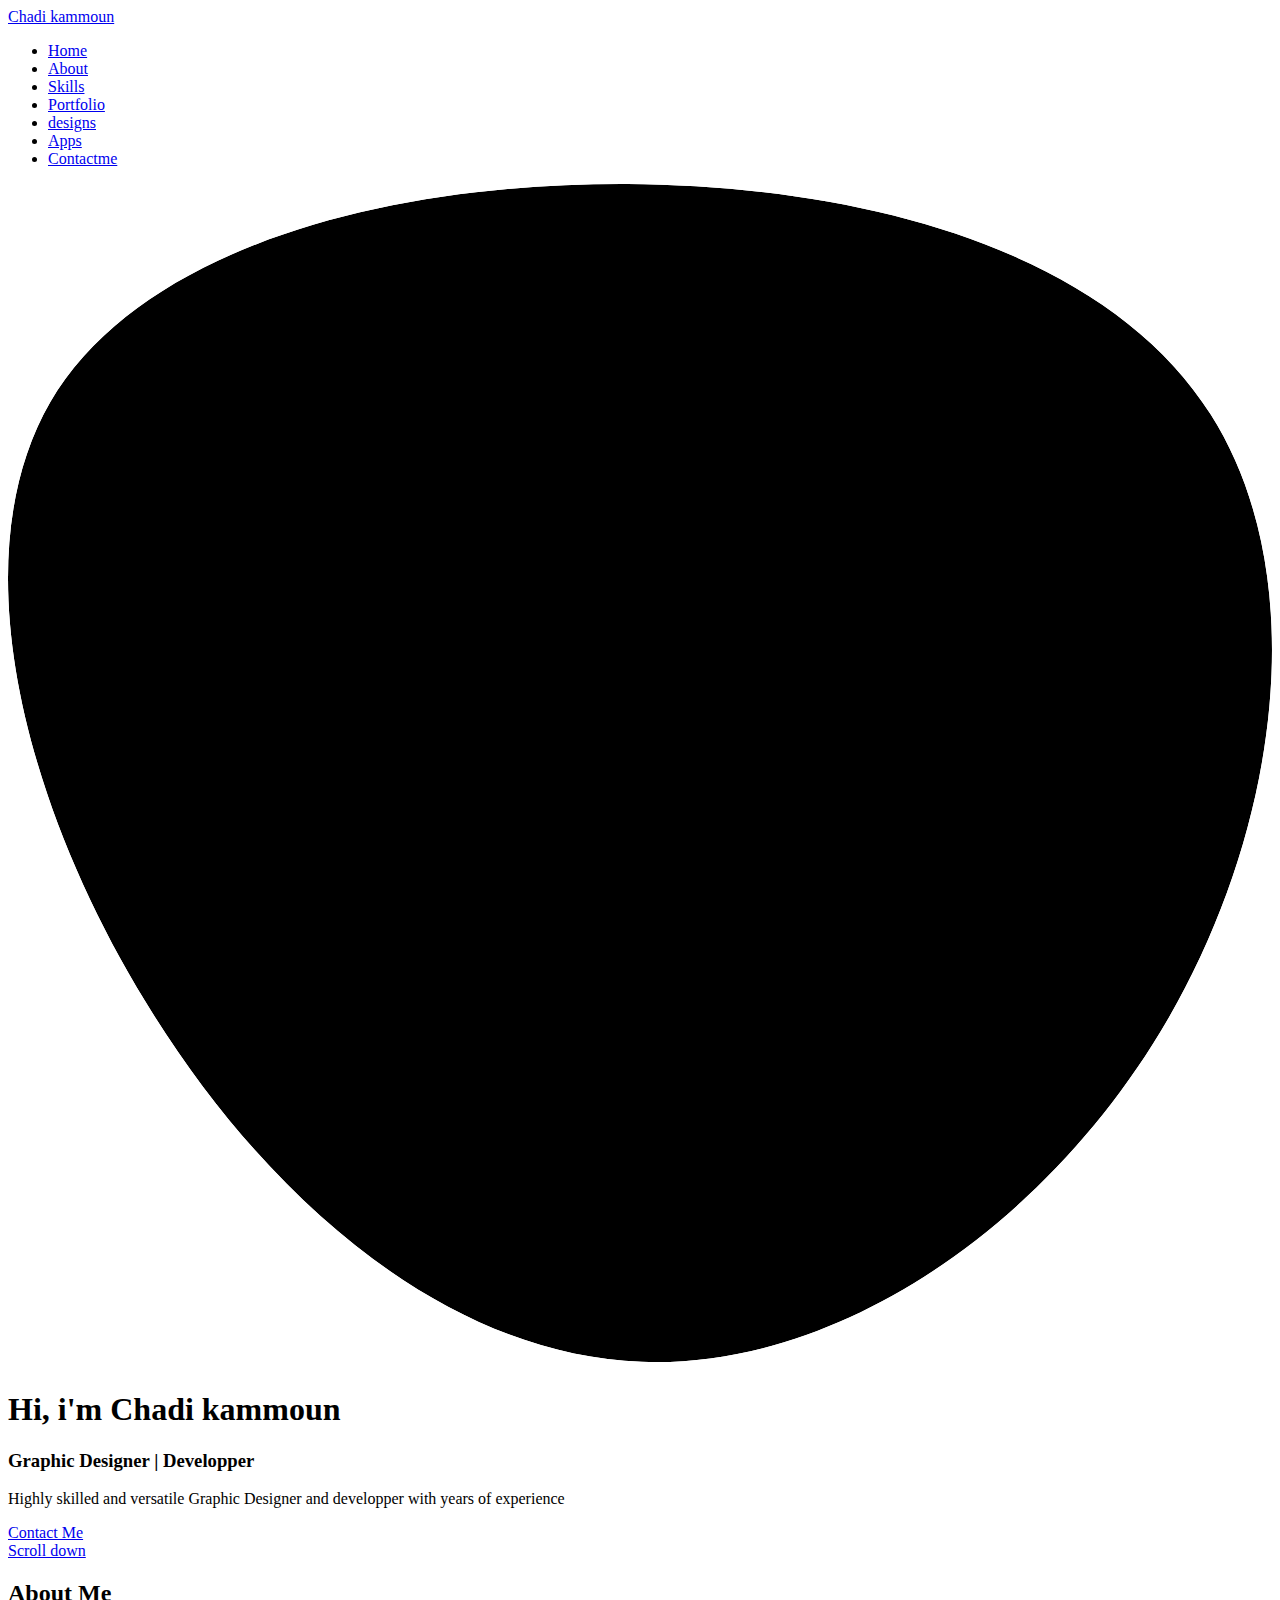
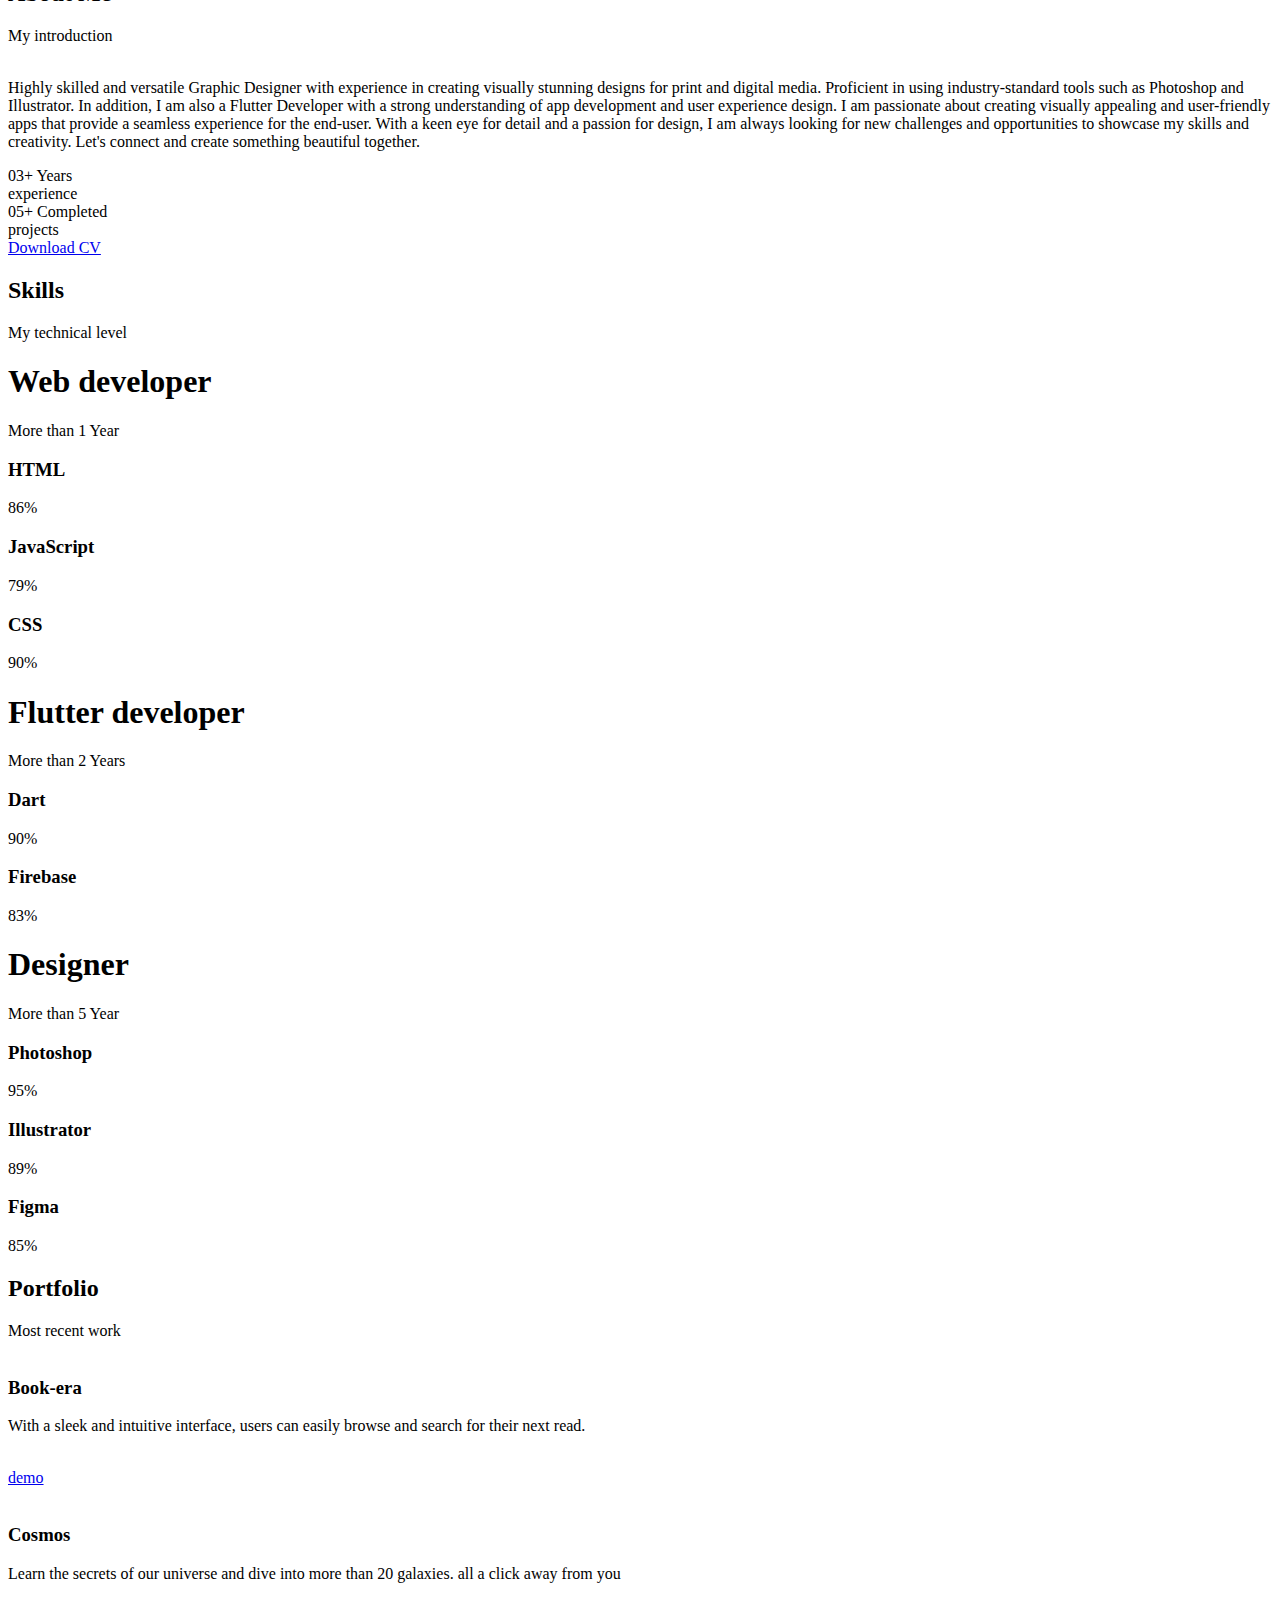
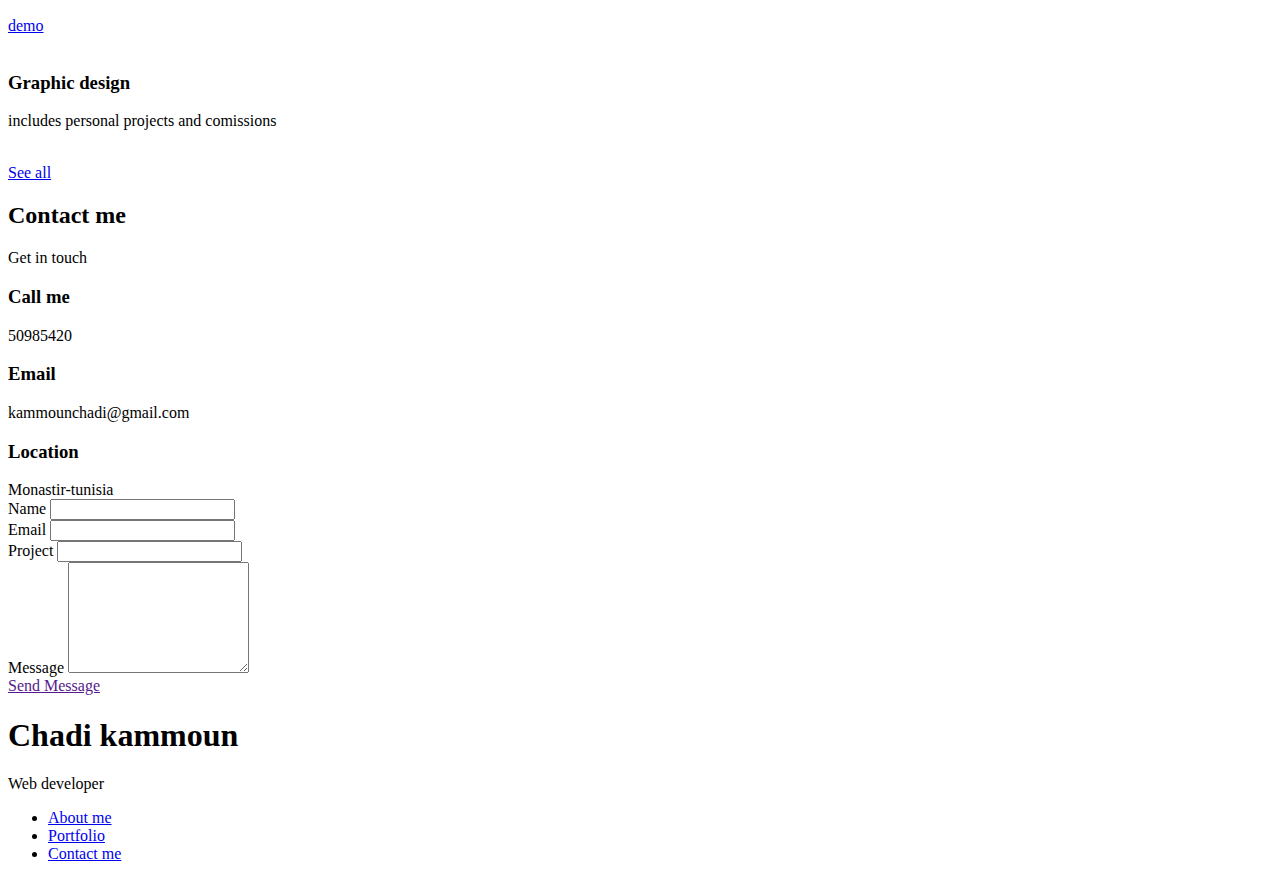
==== index.html @ 7d557fba "Add files via upload" ====
<!DOCTYPE html>
<html lang="en">
  <head>
    <meta charset="UTF-8" />
    <meta name="viewport" content="width=device-width, initial-scale=1.0" />

    <!--==================== UNICONS ====================-->

    <link
      rel="stylesheet"
      href="https://unicons.iconscout.com/release/v4.0.0/css/line.css"
    />

    <!--==================== SWIPER CSS ====================-->
    <link rel="stylesheet" href="D:portfolio\assets\css\swiper-bundle.min.css" />

    <!--==================== CSS ====================-->
    <link rel="stylesheet" href="D:\portfolio\assets\css\styles.css" />

    <title>Responsive Portfolio Website</title>
  </head>
  <body>
    <!--==================== HEADER ====================-->
    <header class="header" id="header">
      <nav class="nav container">
        <a href="#" class="nav__logo">Chadi kammoun</a>
        <div class="nav__menu" id="nav-menu">
          <ul class="nav__list grid">
            <li class="nav__item">
              <a href="#home" class="nav__link active-link">
                <i class="uil uil-estate nav__icon"></i>Home
              </a>
            </li>

            <li class="nav__item">
              <a href="#about" class="nav__link">
                <i class="uil uil-user nav__icon"></i>About
              </a>
            </li>

            <li class="nav__item">
              <a href="#skills" class="nav__link">
                <i class="uil uil-file-alt nav__icon"></i>Skills
              </a>
            </li>

            <li class="nav__item">
              <a href="#portfolio" class="nav__link">
                <i class="uil uil-scenery nav__icon"></i>Portfolio
              </a>
            </li>

            <li class="nav__item">
              <a href="D:\portfolio\designs.html" class="nav__link">
                <i class="uil uil-scenery nav__icon"></i>designs
              </a>
            </li>

            <li class="nav__item">
              <a href="D:\portfolio\apps.html" class="nav__link">
                <i class="uil uil-scenery nav__icon"></i>Apps
              </a>
            </li>

            <li class="nav__item">
              <a href="#contact" class="nav__link">
                <i class="uil uil-message nav__icon"></i>Contactme
              </a>
            </li>
          </ul>
          <i class="uil uil-times nav__close" id="nav-close"></i>
        </div>
        <div class="nav__btns">
              <i class="uil uil-moon change-theme" id="theme-button"></i>

          <div class="nav__toggle" id="nav-toggle">
            <i class="uil uil-apps"></i>
          </div>
        </div>
      </nav>
    </header>

    <!--==================== MAIN ====================-->
    <main class="main">
      <!--==================== HOME ====================-->
      <section class="home section" id="home"></section>
      <div class="home__container container grid">
        <div class="home__content grid">
          <div class="home__social">
            <a
              href="https://www.linkedin.com/in/chadi-kammoun/"
              target="_blank"
              class="home__social-icon"
            >
              <i class="uil uil-linkedin-alt"></i>
            </a>

            <a
              href="https://www.behance.net/chadi-kammoun"
              target="_blank"
              class="home__social-icon"
            >
            <i class="uil uil-behance-alt"></i>
                      </a>

            <a
              href="https://github.com/scaevolar"
              target="_blank"
              class="home__social-icon"
            >
            <i class="uil uil-github-alt"></i>
            </a>
          </div>
          <div class="home__img">
            <svg
              class="home__blob"
              viewBox="0 0 200 187"
              xmlns="http://www.w3.org/2000/svg"
              xmlns:xlink="http://www.w3.org/1999/xlink"
            >
              <mask id="mask0" mask-type="alpha">
                <path
                  d="M190.312 36.4879C206.582 62.1187 201.309 102.826 182.328 134.186C163.346 165.547 
                                  130.807 187.559 100.226 186.353C69.6454 185.297 41.0228 161.023 21.7403 129.362C2.45775 
                                  97.8511 -7.48481 59.1033 6.67581 34.5279C20.9871 10.1032 59.7028 -0.149132 97.9666 
                                  0.00163737C136.23 0.303176 174.193 10.857 190.312 36.4879Z"
                />
              </mask>
              <g mask="url(#mask0)">
                <path
                  d="M190.312 36.4879C206.582 62.1187 201.309 102.826 182.328 134.186C163.346 
                                  165.547 130.807 187.559 100.226 186.353C69.6454 185.297 41.0228 161.023 21.7403 
                                  129.362C2.45775 97.8511 -7.48481 59.1033 6.67581 34.5279C20.9871 10.1032 59.7028 
                                  -0.149132 97.9666 0.00163737C136.23 0.303176 174.193 10.857 190.312 36.4879Z"
                />
                <image
                  class="home__blob"
                  x="12"
                  y="18"
                  xlink:href="D:\portfolio\assets\img\c1.png"
                />
              </g>
            </svg>
          </div>
          <div class="home__data">
            <h1 class="home__title">Hi, i'm Chadi kammoun</h1>
            <h3 class="home__subtitle">Graphic Designer | Developper</h3>
            <p class="home__description">
              Highly skilled and versatile Graphic Designer and developper
              with years of experience
            </p>
            <a href="#contact" class="button button--flex">
              Contact Me <i class="uil uil-message button__icon"></i>
            </a>
          </div>
        </div>
        <div class="home__scroll">
          <a href="#about" class="home__scroll-button button--flex">
            <i class="uil uil-mouse-alt home__scroll-mouse"></i>
            <span class="home__scroll-name"></span>
            Scroll down<i class="uil uil-arrow-down home__scroll-arrow"></i>
          </a>
        </div>
      </div>
    </section>
      <!--==================== ABOUT ====================-->
      <section class="about section" id="about">
        <h2 class="section__title">About Me</h2>
       <span class="section__subtitle">My introduction</span>
      <div class="about__container container grid">
        <img src="D:\portfolio\assets\img\108730739_1187302498282825_7301690237108830715_n.jpg" alt="" class="about__img">
        <div class="about__data">
          <p class="about__description">Highly skilled and versatile Graphic Designer with experience in creating visually stunning designs for print and digital media. Proficient in using industry-standard tools such as Photoshop and Illustrator. In addition, I am also a Flutter Developer with a strong understanding of app development and user experience design. I am passionate about creating visually appealing and user-friendly apps that provide a seamless experience for the end-user. With a keen eye for detail and a passion for design, I am always looking for new challenges and opportunities to showcase my skills and creativity. Let's connect and create something beautiful together.</p>
        <div class="about__info">
          <div>
            <span class="about__info-title">03+</span>
            <span class="about__info-name">Years <br> experience </span>
          </div>
          <div>
            <span class="about__info-title">05+</span>
            <span class="about__info-name">Completed <br> projects </span>
          </div>
        </div>
        <div class="about__buttons">
          <a download="" href="D:\portfolio\assets\img\108730739_1187302498282825_7301690237108830715_n.jpg" class="button button--flex">
            Download CV <i class="uil uil-download-alt button__icon"></i>
          </a>
        </div>
        </div>
      </div>
      </section>
      <!--==================== SKILLS ====================-->
      <section class="skills section" id="skills">
         <h2 class="section__title">Skills</h2>
         <span class="section__subtitle">My technical level</span>
          <div class="skills__container container grid">
            <div>
                <!--==================== SKILL1====================-->
                <div class="skills__content skills__open">
                <div class="skills__header">
                  <i class="uil uil-brackets-curly skills__icon"></i>
                  <div>
                    <h1 class="skills__title">Web developer</h1>
                    <span class="skills__subtitle">More than 1 Year</span>
                  </div>
                  <i class="uil uil-angle-down skills__arrow"></i>
                </div>
                <div class="skills__list grid">
                  <div class="skills__data">
                    <div class="skills__titles">
                      <h3 class="skills__name">HTML</h3>
                      <span class="skills__number">86%</span>
                    </div>
                    <div class="skills__bar">
                      <span class="skills__percentage skills__html"></span>
                    </div>
                  </div>

                  <div class="skills__data">
                    <div class="skills__titles">
                      <h3 class="skills__name">JavaScript</h3>
                      <span class="skills__number">79%</span>
                    </div>
                    <div class="skills__bar">
                      <span class="skills__percentage skills__js"></span>
                    </div>
                  </div>

                  <div class="skills__data">
                    <div class="skills__titles">
                      <h3 class="skills__name">CSS</h3>
                      <span class="skills__number">90%</span>
                    </div>
                    <div class="skills__bar">
                      <span class="skills__percentage skills__css"></span>
                    </div>
                  </div>
                </div>
              </div>
              </div>
              <div>
                                <!--==================== SKILL2====================-->
                                <div class="skills__content skills__close">
                                  <div class="skills__header">
                                    <i class="uil uil-server-network skills__icon"></i>
                                    <div>
                                      <h1 class="skills__title">Flutter developer</h1>
                                      <span class="skills__subtitle">More than 2 Years</span>
                                    </div>
                                    <i class="uil uil-angle-down skills__arrow"></i>
                                  </div>
                                  <div class="skills__list grid">
                                    <div class="skills__data">
                                      <div class="skills__titles">
                                        <h3 class="skills__name">Dart</h3>
                                        <span class="skills__number">90%</span>
                                      </div>
                                      <div class="skills__bar">
                                        <span class="skills__percentage skills__dart"></span>
                                      </div>
                                    </div>
  
                                    <div class="skills__data">
                                      <div class="skills__titles">
                                        <h3 class="skills__name">Firebase</h3>
                                        <span class="skills__number">83%</span>
                                      </div>
                                      <div class="skills__bar">
                                        <span class="skills__percentage skills__firebase"></span>
                                      </div>
                                    </div>
              </div>
            </div>
            <div>
              <!--==================== SKILL3====================-->
              <div class="skills__content skills__close">
              <div class="skills__header">
                <i class="uil uil-swatchbook skills__icon"></i>
                <div>
                  <h1 class="skills__title">Designer</h1>
                  <span class="skills__subtitle">More than 5 Year</span>
                </div>
                <i class="uil uil-angle-down skills__arrow"></i>
              </div>
              <div class="skills__list grid">
                <div class="skills__data">
                  <div class="skills__titles">
                    <h3 class="skills__name">Photoshop</h3>
                    <span class="skills__number">95%</span>
                  </div>
                  <div class="skills__bar">
                    <span class="skills__percentage skills__photshop"></span>
                  </div>
                </div>

                <div class="skills__data">
                  <div class="skills__titles">
                    <h3 class="skills__name">Illustrator</h3>
                    <span class="skills__number">89%</span>
                  </div>
                  <div class="skills__bar">
                    <span class="skills__percentage skills__illustrator"></span>
                  </div>
                </div>

                <div class="skills__data">
                  <div class="skills__titles">
                    <h3 class="skills__name">Figma</h3>
                    <span class="skills__number">85%</span>
                  </div>
                  <div class="skills__bar">
                    <span class="skills__percentage skills__figma"></span>
                  </div>
                </div>
              </div>
            </div>
            </div>
            <div>
          </div>
        </section>

      <!--==================== PORTFOLIO ====================-->
      <section class="portfolio section" id="portfolio">
        <h2 class="section__title">Portfolio</h2>
        <span class="section__subtitle">Most recent work</span>
        <div class="portfolio__container container swiper-container">
          <div class="swiper-wrapper">
                  <!--==================== PORTFOLIO ====================-->
                  <div class="portfolio__content grid swiper-slide">
                    <img src="D:\portfolio\assets\img\1.png" alt="" class="portfolio__img">
                    <div class="portfolio__data">
                      <h3 class="portfolio__title">Book-era</h3>
                      <p class="portfolio__description">With a sleek and intuitive interface, users can easily browse and search for their next read.</p><br>
                   <a href="https://www.mediafire.com/file/nvletr0jd8be0yv/Book-era.apk/file" class="button button--flex button--small portfolio__button"target="_blank"
                   >
                    demo
                    <i class="uil uil-arrow-right button__icon"></i>
                   </a>
                    </div>
                  </div>

                                  <!--==================== PORTFOLIO 2 ====================-->
                                  <div class="portfolio__content grid swiper-slide">
                                    <img src="D:\portfolio\assets\img\C5.png" alt="" class="portfolio__img">
                                    <div class="portfolio__data">
                                      <h3 class="portfolio__title">Cosmos</h3>
                                      <p class="portfolio__description">Learn the secrets of our universe and dive into more than 20 galaxies. all a click away from you</p><br>
                                   <a href="https://www.mediafire.com/file/k3spjgql2p6jlhk/Cosmos.apk/file" class="button button--flex button--small portfolio__button"target="_blank"
                                   >
                                    demo
                                    <i class="uil uil-arrow-right button__icon"></i>
                                   </a>
                                    </div>
                                  </div>

                                                  <!--==================== PORTFOLIO 3 ====================-->
                  <div class="portfolio__content grid swiper-slide">
                    <img src="D:\portfolio\assets\img\final touch.jpg" alt="" class="portfolio__img">
                    <div class="portfolio__data">
                      <h3 class="portfolio__title">Graphic design</h3>
                      <p class="portfolio__description">includes personal projects and comissions</p><br>
                   <a href="D:\portfolio\designs.html" class="button button--flex button--small portfolio__button"
                   >
                    See all
                    <i class="uil uil-arrow-right button__icon"></i>
                   </a>
                    </div>
                  </div>
          </div>
          <div class="swiper-button-next">
            <i class="uil uil-angle-right-b swiper-portfolio-icon"></i>
          </div>

          <div class="swiper-button-prev">          
            <i class="uil uil-angle-left-b swiper-portfolio-icon"></i>
          </div>

          <div class="swiper-pagination"></div>

        </div>
      </section>

      <!--==================== CONTACT ME ====================-->
      <section class="contact section" id="contact">
        <h2 class="section__title">Contact me</h2>
        <span class="section__subtitle">Get in touch</span>
        <div class="contact__container container grid">
          <div>
            <div class="contact__information">
              <i class="uil uil-phone contact__icon"></i>
              <div>
                <h3 class="contact__title">Call me</h3>
                <span class="contact__subtitle">50985420</span>
              </div>
            </div>
              <div class="contact__information">
                <i class="uil uil-envelope contact__icon"></i>
                <div>
                  <h3 class="contact__title">Email</h3>
                  <span class="contact__subtitle">kammounchadi@gmail.com</span>
                </div>
              </div>

                <div class="contact__information">
                  <i class="uil uil-map-marker contact__icon"></i>
                  <div>
                    <h3 class="contact__title">Location</h3>
                    <span class="contact__subtitle">Monastir-tunisia</span>
                  </div>

            </div>
          </div>
          <form action="" class="contract__form grid">
            <div class="contact__inputs grid">
              <div class="contact__content">
                <label for="" class="contact__label">Name</label>
                <input type="text" class="contact__input">
              </div>
              <div class="contact__content">
                <label for="" class="contact__label">Email</label>
                <input type="email" class="contact__input">
              </div>
            </div>
            <div class="contact__content">
              <label for="" class="contact__label">Project</label>
              <input type="text" class="contact__input">
            </div>
            <div class="contact__content">
              <label for="" class="contact__label">Message</label>
              <textarea name="" id="" cols="0" rows="7" class="contact__input"></textarea>
            </div>
            <div>
              <a href="" class="button button--flex">Send Message
                <i class="uil" class="uil-message button__icon"></i>
              </a>
            </div>
          </form>
        </div>
      </section>
    </main>

    <!--==================== FOOTER ====================-->
    <footer class="footer">
      <div class="footer__bg">
        <div class="footer__container container grid">
          <div>
            <h1 class="footer__title">Chadi kammoun</h1>
            <span class="footer__subtitle">Web developer</span>
          </div>
          <ul class="footer__links">
            <li>
              <a href="#about" class="footer__link">About me</a>
            </li>
            <li>
              <a href="#portfolio" class="footer__link">Portfolio</a>
            </li>
            <li>
              <a href="#contact" class="footer__link">Contact me</a>
            </li>
          </ul>
          <div class="footer__socials">
            <a href="https://www.facebook.com/chadii6/" class="footer__socials">
              <i class="uil uil-facebook-f"></i>
            </a>
            <a href="https://www.instagram.com/chadikammoun/" class="footer__socials">
              <i class="uil uil-instagram"></i>
            </a>
          </div>
        </div>
      </div>
    </footer>

    <!--==================== SCROLL TOP ====================-->
<a href="#" class="scrollup" id="scroll-up">
  <i class="uil uil-arrow-up scrollup__icon"></i>
</a>
    <!--==================== SWIPER JS ====================-->
    <script src="D:\portfolio\assets\js\swiper-bundle.min.js"></script>

    <!--==================== MAIN JS ====================-->
    <script src="assets/js/main.js"></script>
  </body>
</html>
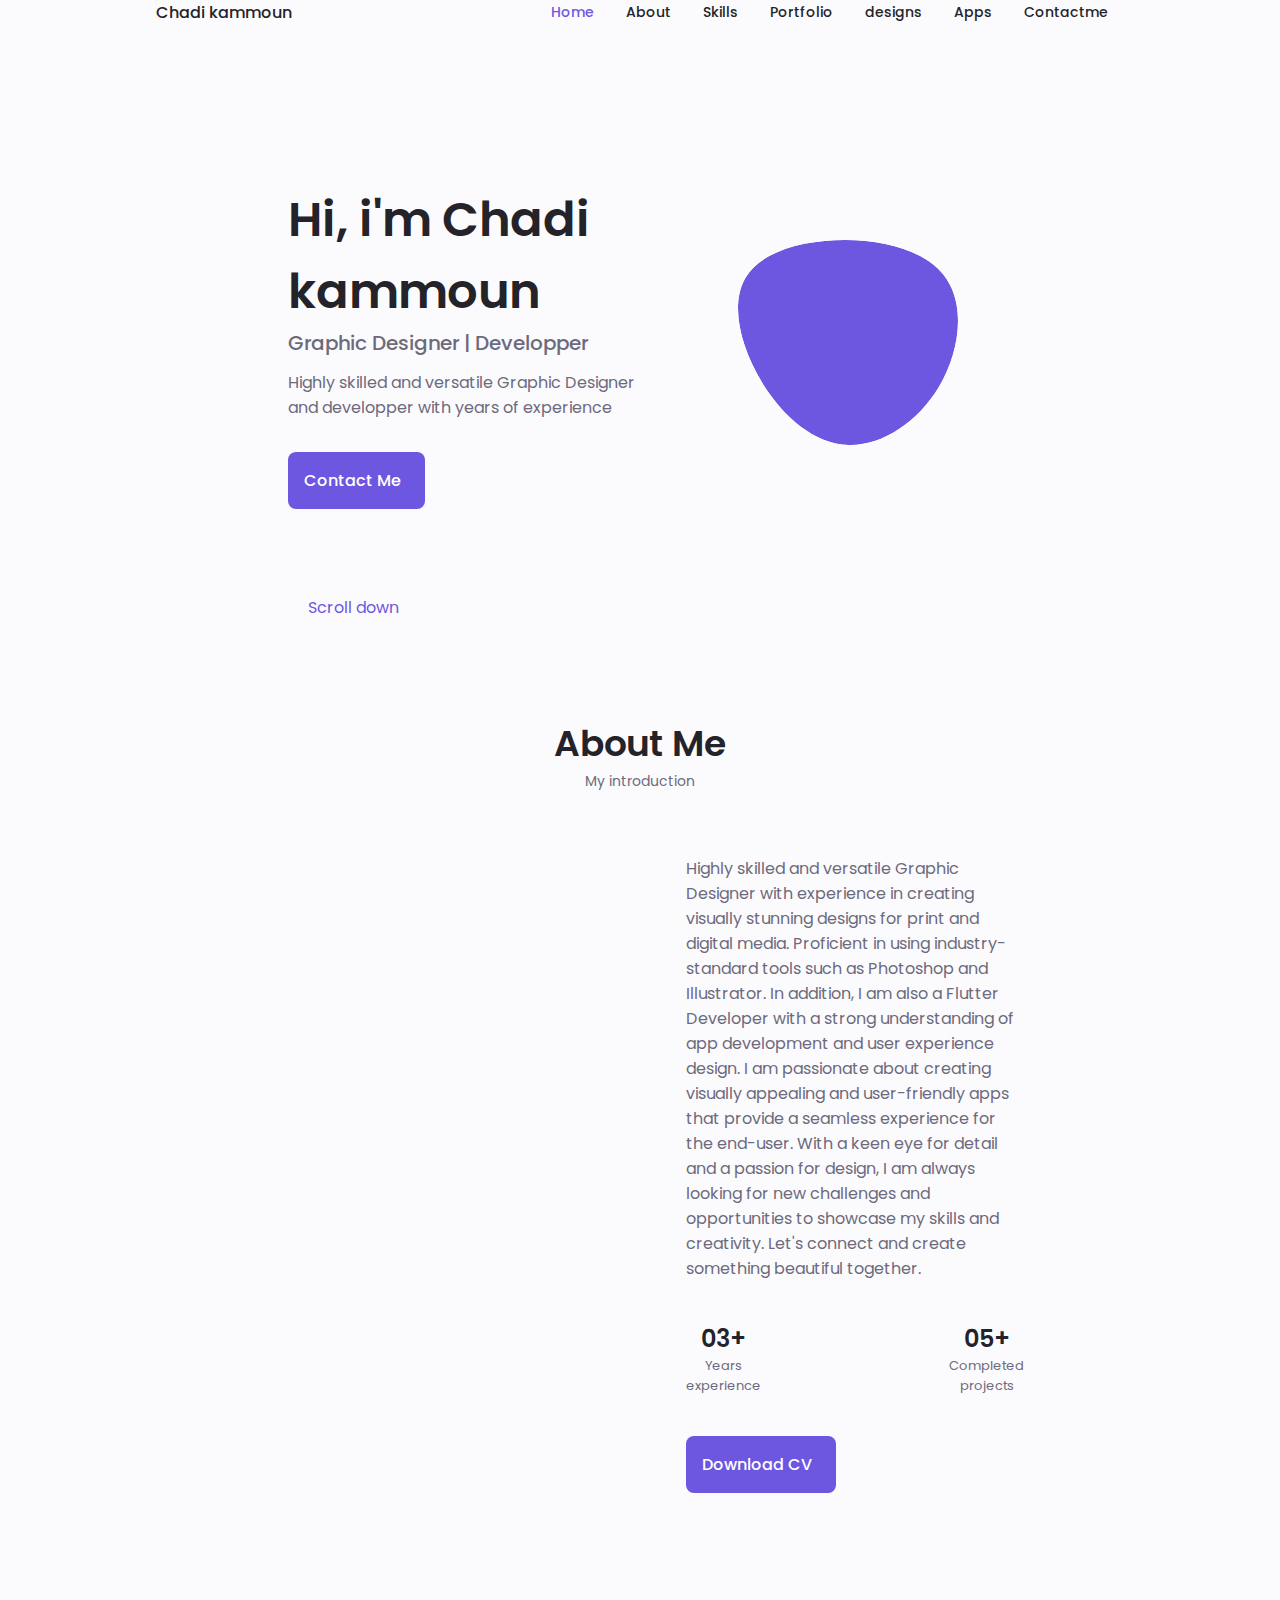
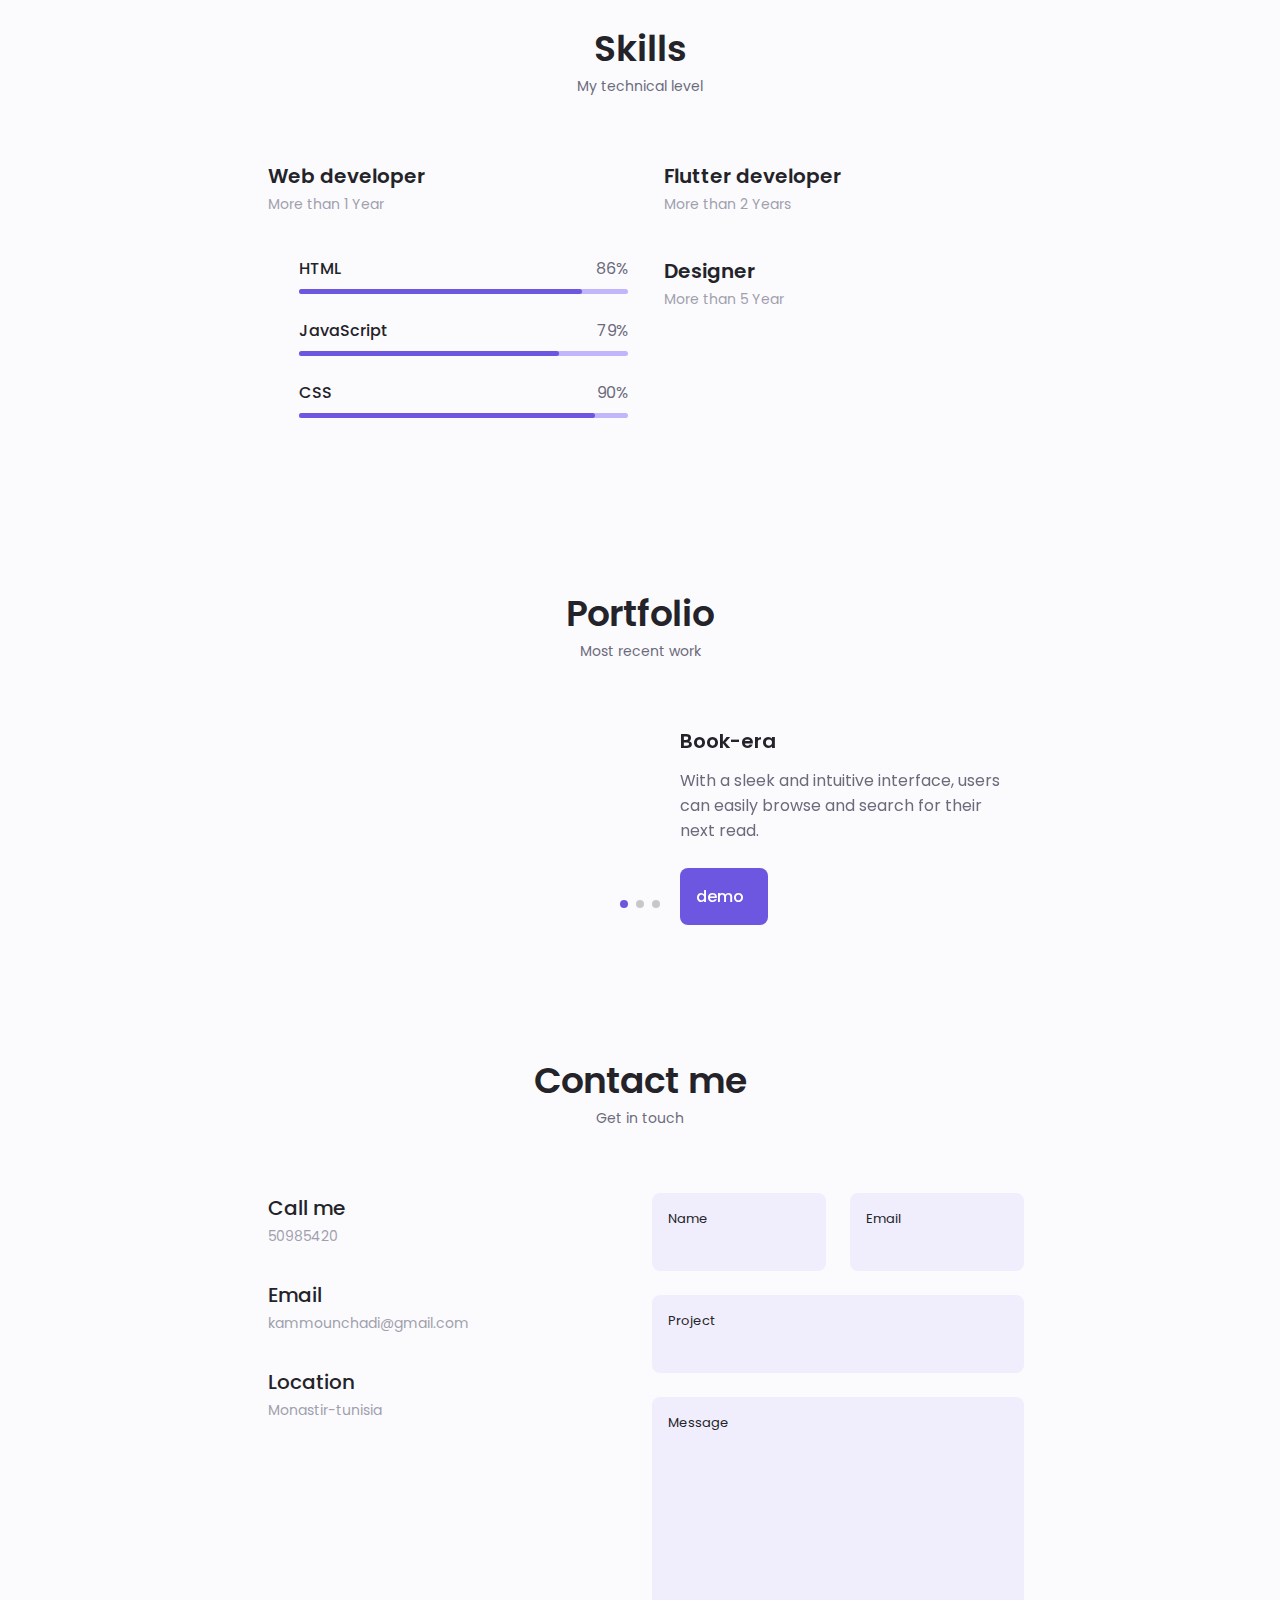
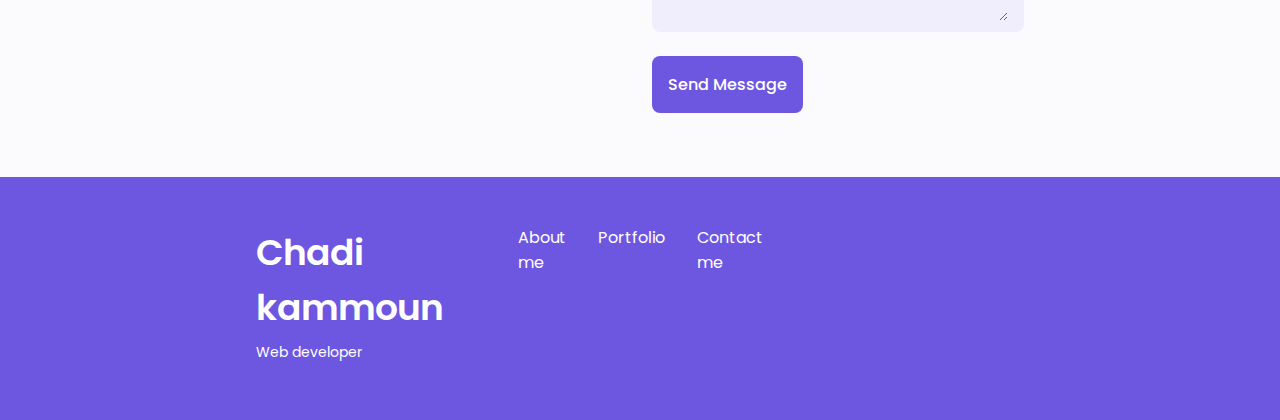
==== commit f85a7fa0: "Update index.html" ====
--- a/index.html
+++ b/index.html
@@ -12,10 +12,10 @@
     />
 
     <!--==================== SWIPER CSS ====================-->
-    <link rel="stylesheet" href="D:portfolio\assets\css\swiper-bundle.min.css" />
+    <link rel="stylesheet" href="assets\css\swiper-bundle.min.css" />
 
     <!--==================== CSS ====================-->
-    <link rel="stylesheet" href="D:\portfolio\assets\css\styles.css" />
+    <link rel="stylesheet" href="assets\css\styles.css" />
 
     <title>Responsive Portfolio Website</title>
   </head>
@@ -475,7 +475,7 @@
   <i class="uil uil-arrow-up scrollup__icon"></i>
 </a>
     <!--==================== SWIPER JS ====================-->
-    <script src="D:\portfolio\assets\js\swiper-bundle.min.js"></script>
+    <script src="assets\js\swiper-bundle.min.js"></script>
 
     <!--==================== MAIN JS ====================-->
     <script src="assets/js/main.js"></script>
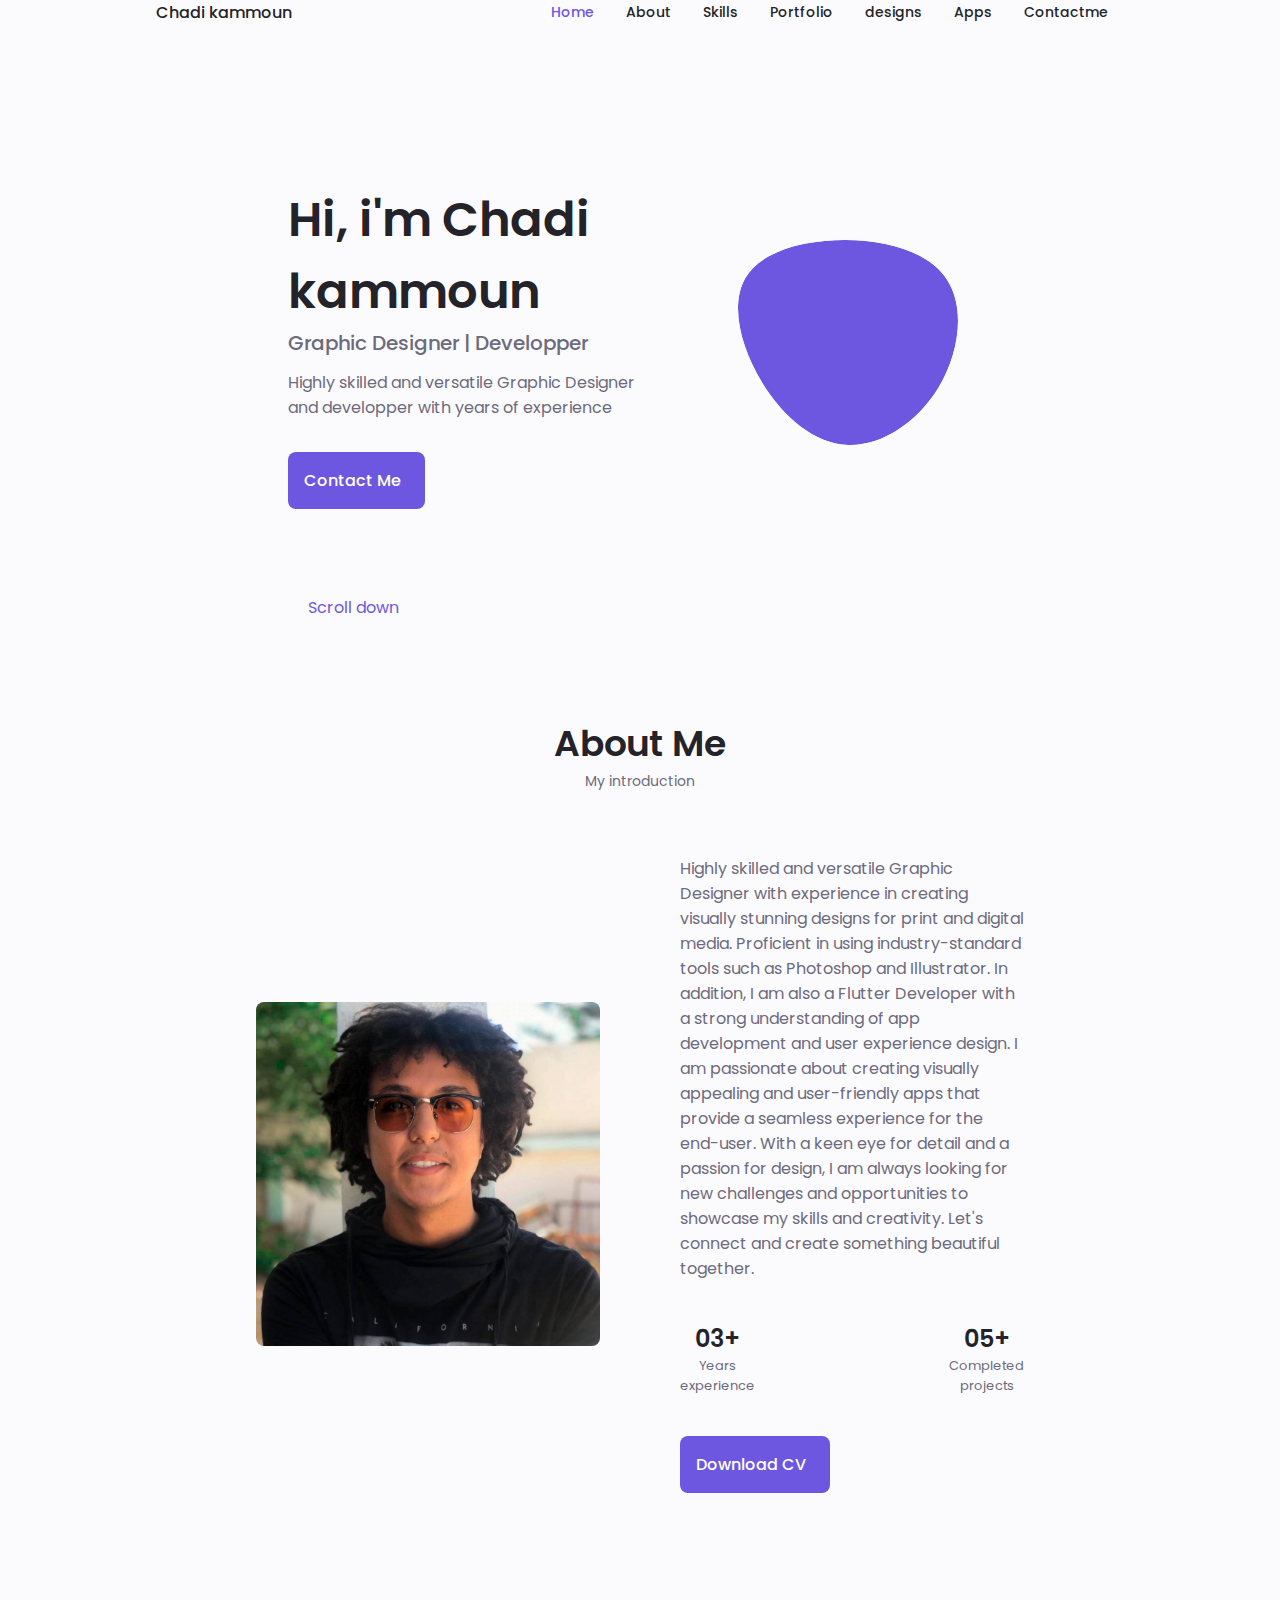
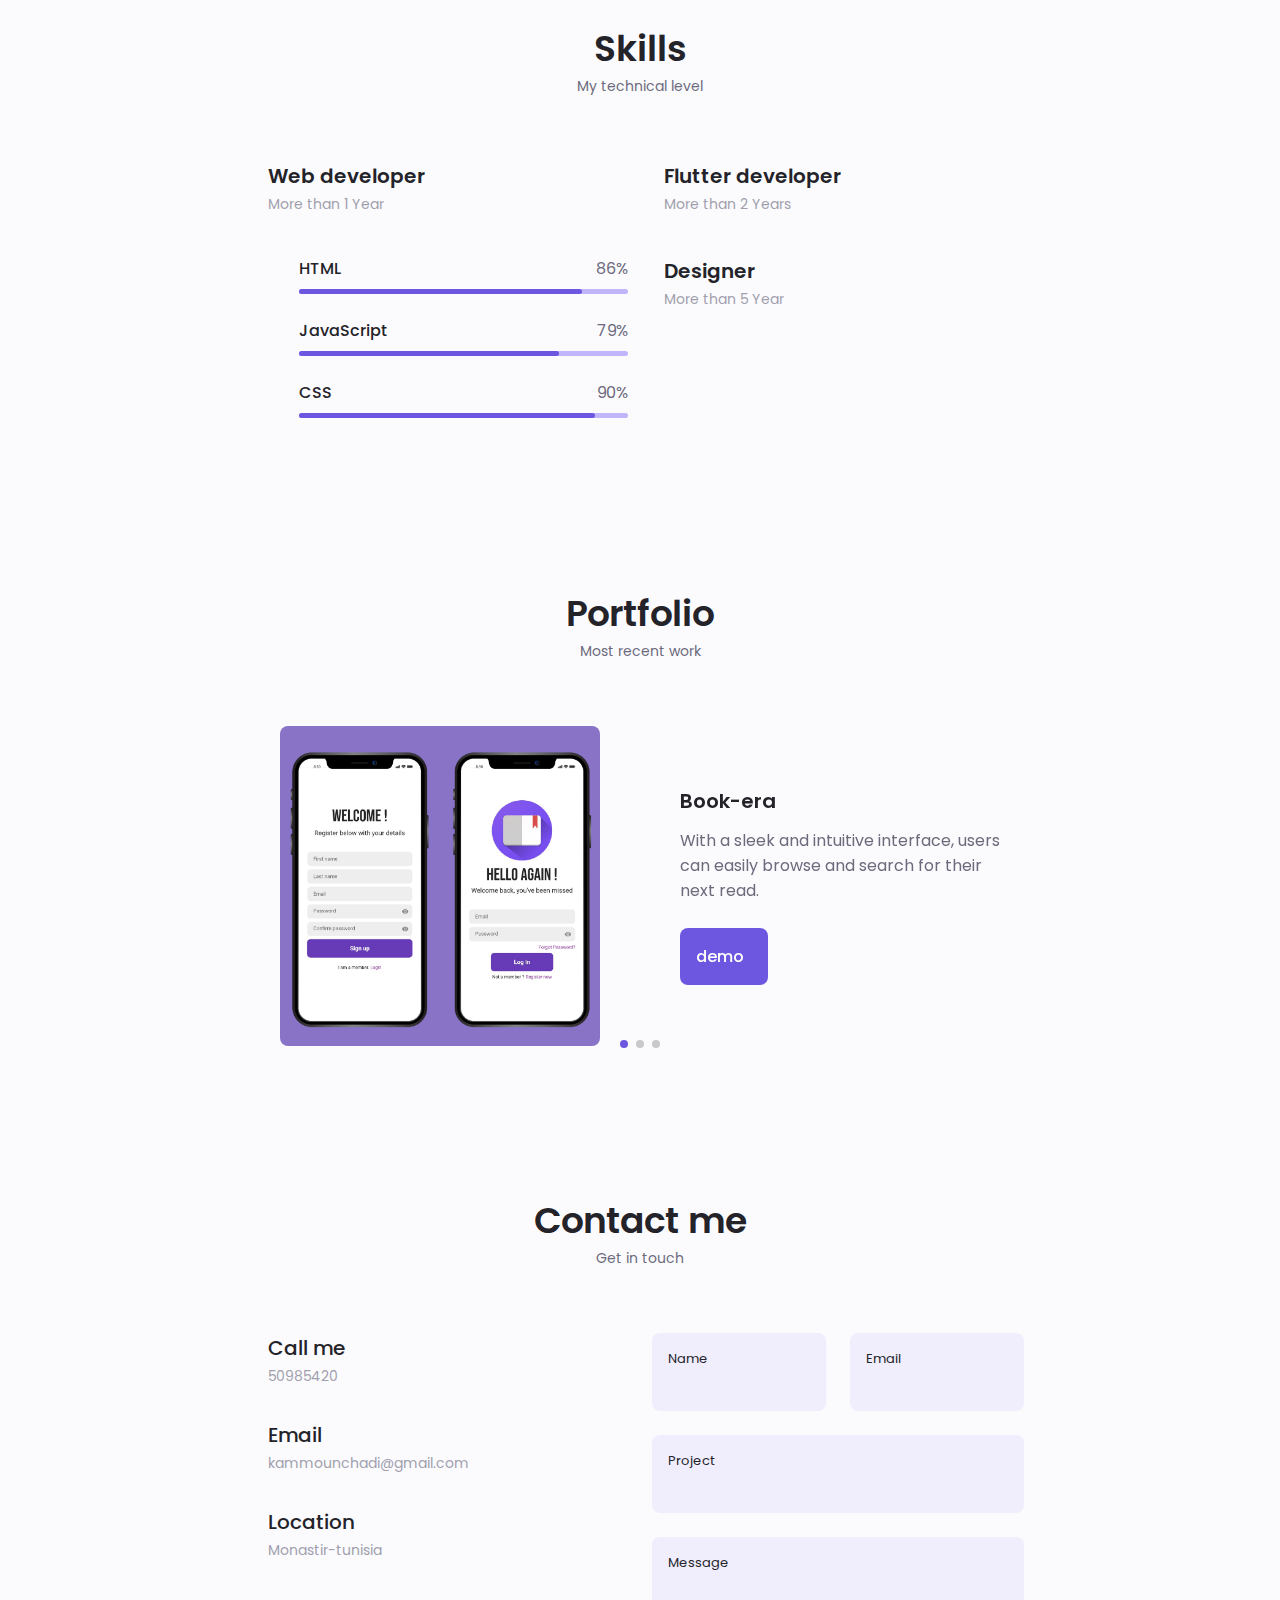
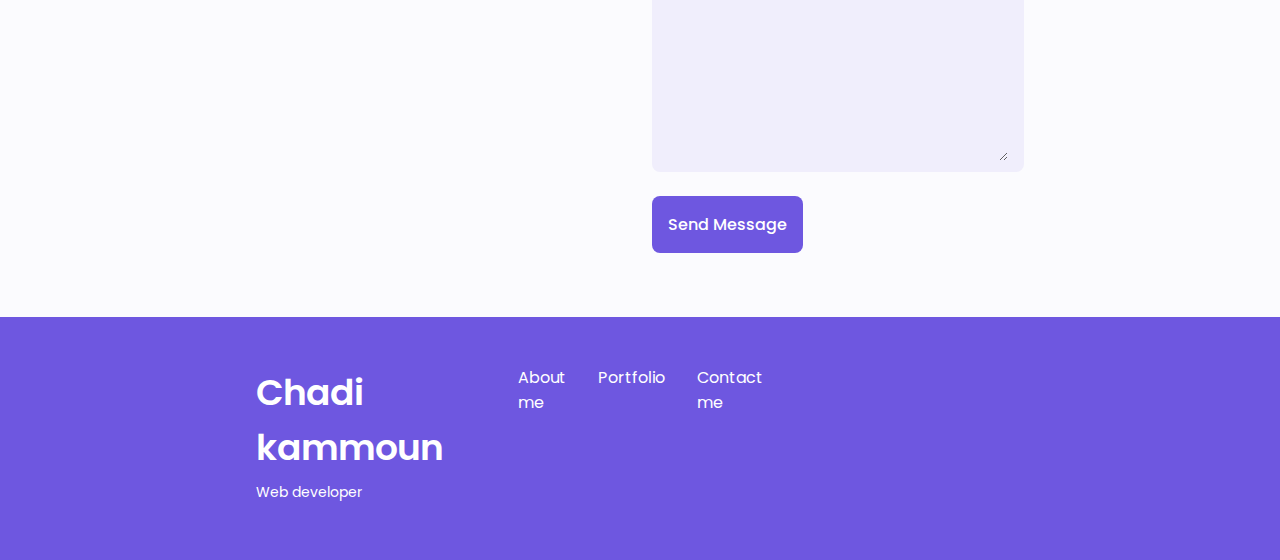
==== commit b1fabc9f: "Update index.html" ====
--- a/index.html
+++ b/index.html
@@ -57,7 +57,7 @@
             </li>
 
             <li class="nav__item">
-              <a href="D:\portfolio\apps.html" class="nav__link">
+              <a href="apps.html" class="nav__link">
                 <i class="uil uil-scenery nav__icon"></i>Apps
               </a>
             </li>
@@ -137,7 +137,7 @@
                   class="home__blob"
                   x="12"
                   y="18"
-                  xlink:href="D:\portfolio\assets\img\c1.png"
+                  xlink:href="assets\img\c1.png"
                 />
               </g>
             </svg>
@@ -168,7 +168,7 @@
         <h2 class="section__title">About Me</h2>
        <span class="section__subtitle">My introduction</span>
       <div class="about__container container grid">
-        <img src="D:\portfolio\assets\img\108730739_1187302498282825_7301690237108830715_n.jpg" alt="" class="about__img">
+        <img src="assets\img\108730739_1187302498282825_7301690237108830715_n.jpg" alt="" class="about__img">
         <div class="about__data">
           <p class="about__description">Highly skilled and versatile Graphic Designer with experience in creating visually stunning designs for print and digital media. Proficient in using industry-standard tools such as Photoshop and Illustrator. In addition, I am also a Flutter Developer with a strong understanding of app development and user experience design. I am passionate about creating visually appealing and user-friendly apps that provide a seamless experience for the end-user. With a keen eye for detail and a passion for design, I am always looking for new challenges and opportunities to showcase my skills and creativity. Let's connect and create something beautiful together.</p>
         <div class="about__info">
@@ -182,7 +182,7 @@
           </div>
         </div>
         <div class="about__buttons">
-          <a download="" href="D:\portfolio\assets\img\108730739_1187302498282825_7301690237108830715_n.jpg" class="button button--flex">
+          <a download="" href="assets\img\108730739_1187302498282825_7301690237108830715_n.jpg" class="button button--flex">
             Download CV <i class="uil uil-download-alt button__icon"></i>
           </a>
         </div>
@@ -327,7 +327,7 @@
           <div class="swiper-wrapper">
                   <!--==================== PORTFOLIO ====================-->
                   <div class="portfolio__content grid swiper-slide">
-                    <img src="D:\portfolio\assets\img\1.png" alt="" class="portfolio__img">
+                    <img src="assets\img\1.png" alt="" class="portfolio__img">
                     <div class="portfolio__data">
                       <h3 class="portfolio__title">Book-era</h3>
                       <p class="portfolio__description">With a sleek and intuitive interface, users can easily browse and search for their next read.</p><br>
@@ -341,7 +341,7 @@
 
                                   <!--==================== PORTFOLIO 2 ====================-->
                                   <div class="portfolio__content grid swiper-slide">
-                                    <img src="D:\portfolio\assets\img\C5.png" alt="" class="portfolio__img">
+                                    <img src="assets\img\C5.png" alt="" class="portfolio__img">
                                     <div class="portfolio__data">
                                       <h3 class="portfolio__title">Cosmos</h3>
                                       <p class="portfolio__description">Learn the secrets of our universe and dive into more than 20 galaxies. all a click away from you</p><br>
@@ -355,11 +355,11 @@
 
                                                   <!--==================== PORTFOLIO 3 ====================-->
                   <div class="portfolio__content grid swiper-slide">
-                    <img src="D:\portfolio\assets\img\final touch.jpg" alt="" class="portfolio__img">
+                    <img src="assets\img\final touch.jpg" alt="" class="portfolio__img">
                     <div class="portfolio__data">
                       <h3 class="portfolio__title">Graphic design</h3>
                       <p class="portfolio__description">includes personal projects and comissions</p><br>
-                   <a href="D:\portfolio\designs.html" class="button button--flex button--small portfolio__button"
+                   <a href="designs.html" class="button button--flex button--small portfolio__button"
                    >
                     See all
                     <i class="uil uil-arrow-right button__icon"></i>
